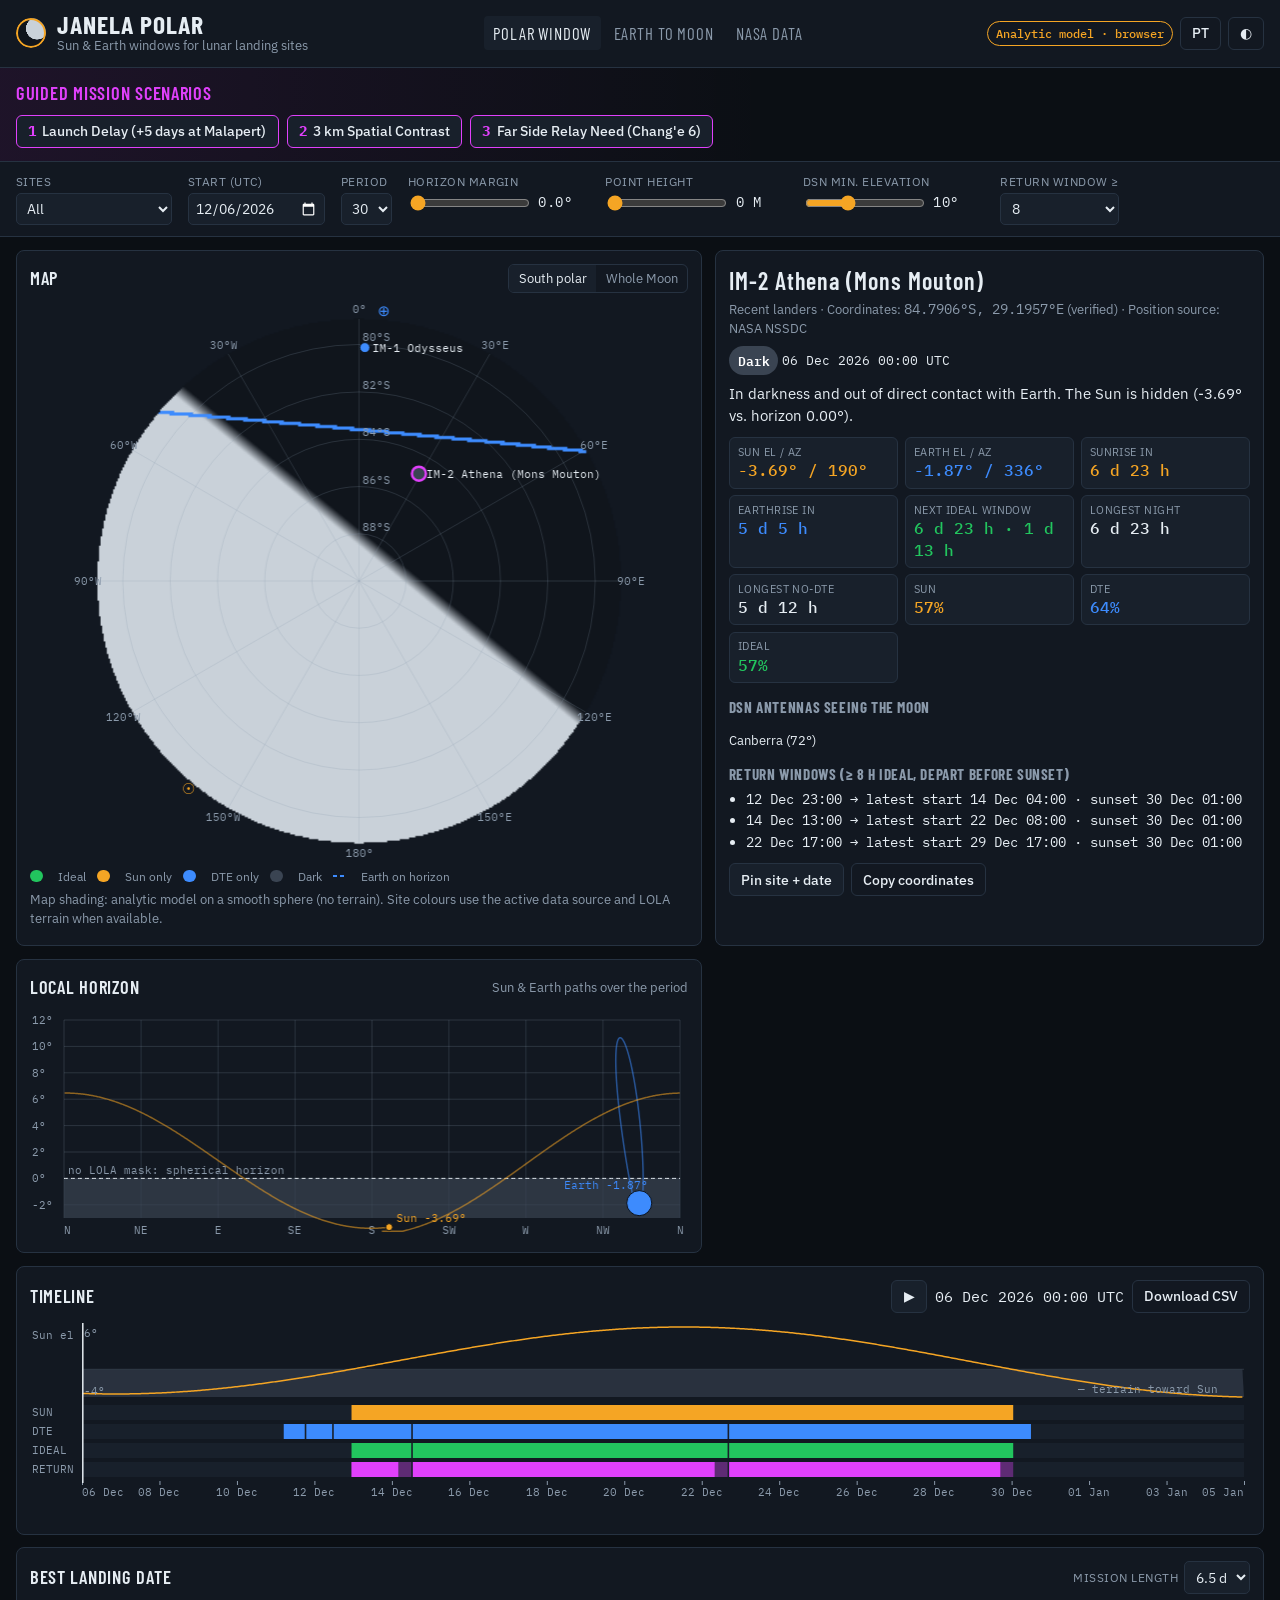
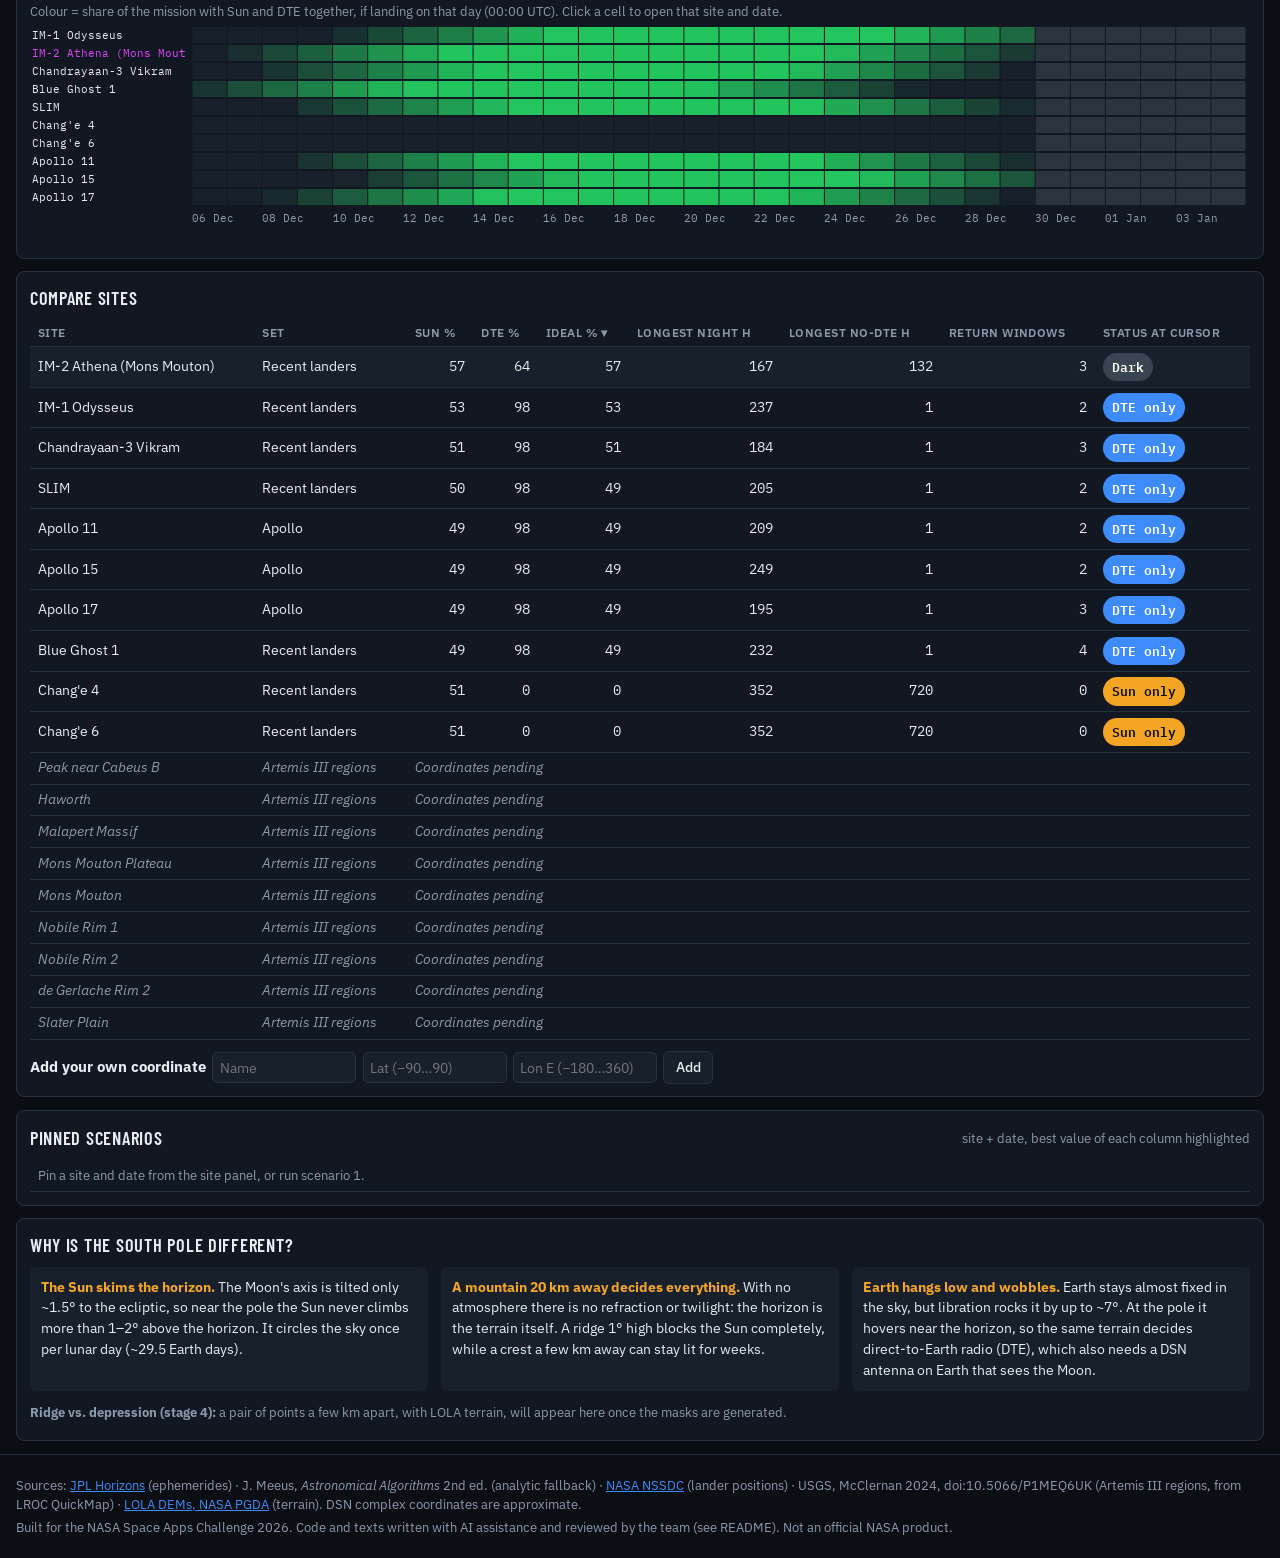
==== frontend/index.html @ cb97f53e "Stage 3: Janela Polar page (map, site panel, horizon, timeline, heatmap, compare, pins, scenarios, U" ====
<!DOCTYPE html>
<html lang="en" data-theme="dark">
<head>
<meta charset="utf-8">
<meta name="viewport" content="width=device-width, initial-scale=1">
<title>Janela Polar — Lunar South Pole Sun &amp; Earth Windows</title>
<meta name="description" content="Compare lunar landing sites: sunlight, direct-to-Earth communication and return windows, from JPL Horizons and LOLA terrain.">
<link rel="preconnect" href="https://fonts.googleapis.com">
<link rel="preconnect" href="https://fonts.gstatic.com" crossorigin>
<link href="https://fonts.googleapis.com/css2?family=Barlow+Condensed:wght@500;600;700&family=IBM+Plex+Mono:wght@400;500&family=IBM+Plex+Sans:wght@400;500;600&display=swap" rel="stylesheet">
<link rel="icon" href="data:image/svg+xml,%3Csvg xmlns=%22http://www.w3.org/2000/svg%22 viewBox=%220 0 32 32%22%3E%3Ccircle cx=%2216%22 cy=%2216%22 r=%2214%22 fill=%22%2310151c%22 stroke=%22%23f5a524%22 stroke-width=%223%22/%3E%3Cpath d=%22M16 2a14 14 0 0 1 0 28z%22 fill=%22%23c9d1d9%22/%3E%3C/svg%3E">
<link rel="stylesheet" href="css/app.css">
</head>
<body>
<header class="topbar">
  <div class="brand">
    <span class="logo" aria-hidden="true"></span>
    <div>
      <h1>JANELA POLAR</h1>
      <p class="tag" data-i18n="tagline">Sun &amp; Earth windows for lunar landing sites</p>
    </div>
  </div>
  <nav class="nav">
    <a href="index.html" class="active" data-i18n="nav_polar">Polar Window</a>
    <a href="terra-lua.html" data-i18n="nav_trip">Earth to Moon</a>
    <a href="dados-nasa.html" data-i18n="nav_data">NASA Data</a>
  </nav>
  <div class="top-actions">
    <span id="srcBadge" class="badge" title="">…</span>
    <button id="langBtn" class="btn ghost" type="button" aria-label="Switch language">PT</button>
    <button id="themeBtn" class="btn ghost" type="button" aria-label="Toggle light/dark theme">◐</button>
  </div>
</header>

<section class="scenarios" aria-labelledby="scnTitle">
  <h2 id="scnTitle" data-i18n="scn_title">Guided Mission Scenarios</h2>
  <div class="scn-buttons">
    <button class="btn scn" type="button" data-scn="delay"><b>1</b> <span data-i18n="scn1">Launch Delay (+5 days at Malapert)</span></button>
    <button class="btn scn" type="button" data-scn="contrast"><b>2</b> <span data-i18n="scn2">3 km Spatial Contrast</span></button>
    <button class="btn scn" type="button" data-scn="farside"><b>3</b> <span data-i18n="scn3">Far Side Relay Need (Chang'e 6)</span></button>
  </div>
  <div id="scnSummary" class="scn-summary" hidden></div>
</section>

<section class="controls" aria-label="Controls">
  <label><span data-i18n="c_set">Sites</span>
    <select id="cSet">
      <option value="all" data-i18n="set_all">All</option>
      <option value="artemis3" data-i18n="set_artemis3">Artemis III regions</option>
      <option value="landers" data-i18n="set_landers">Recent landers</option>
      <option value="apollo" data-i18n="set_apollo">Apollo</option>
      <option value="mine" data-i18n="set_mine">My sites</option>
    </select></label>
  <label><span data-i18n="c_start">Start (UTC)</span><input id="cStart" type="date"></label>
  <label><span data-i18n="c_days">Period</span>
    <select id="cDays"><option>14</option><option selected>30</option><option>60</option><option>90</option></select></label>
  <label><span data-i18n="c_margin">Horizon margin</span><span class="rng"><input id="cMargin" type="range" min="0" max="3" step="0.1" value="0"><output id="oMargin">0.0°</output></span></label>
  <label><span data-i18n="c_height">Point height</span><span class="rng"><input id="cHeight" type="range" min="0" max="20" step="0.5" value="0"><output id="oHeight">0 m</output></span></label>
  <label><span data-i18n="c_dsn">DSN min. elevation</span><span class="rng"><input id="cDsn" type="range" min="0" max="30" step="1" value="10"><output id="oDsn">10°</output></span></label>
  <label><span data-i18n="c_return">Return window ≥</span>
    <select id="cReturn"><option>4</option><option selected>8</option><option>12</option><option>24</option></select></label>
</section>

<main class="grid">
  <section class="card map-card">
    <div class="card-head">
      <h2 data-i18n="map_title">Map</h2>
      <div class="seg" role="group">
        <button type="button" class="seg-btn on" data-map="polar" data-i18n="map_polar">South polar</button>
        <button type="button" class="seg-btn" data-map="global" data-i18n="map_global">Whole Moon</button>
      </div>
    </div>
    <canvas id="map" aria-label="Map of sites with sunlight"></canvas>
    <p class="legend"><i class="sw ideal"></i><span data-i18n="st_ideal">Ideal</span> <i class="sw sun"></i><span data-i18n="st_sun_only">Sun only</span> <i class="sw dte"></i><span data-i18n="st_dte_only">DTE only</span> <i class="sw dark"></i><span data-i18n="st_dark">Dark</span> <i class="sw line"></i><span data-i18n="map_earthline">Earth on horizon</span></p>
    <p class="note" data-i18n="map_note">Map shading: analytic model on a smooth sphere (no terrain). Site colours use the active data source and LOLA terrain when available.</p>
  </section>

  <section class="card panel" id="sitePanel" aria-live="polite"></section>

  <section class="card horizon-card">
    <div class="card-head"><h2 data-i18n="hz_title">Local horizon</h2><span class="note" data-i18n="hz_sub">Sun &amp; Earth paths over the period</span></div>
    <canvas id="horizon" aria-label="Horizon chart"></canvas>
  </section>

  <section class="card wide">
    <div class="card-head">
      <h2 data-i18n="tl_title">Timeline</h2>
      <div class="tl-ctrl">
        <button id="playBtn" class="btn" type="button">▶</button>
        <span id="cursorTime" class="mono"></span>
        <button id="csvBtn" class="btn ghost" type="button" data-i18n="csv">Download CSV</button>
      </div>
    </div>
    <canvas id="timeline" aria-label="Timeline of Sun, DTE, ideal and return windows"></canvas>
  </section>

  <section class="card wide">
    <div class="card-head">
      <h2 data-i18n="hm_title">Best landing date</h2>
      <label class="inline"><span data-i18n="hm_mission">Mission length</span>
        <select id="cMission"><option value="3">3 d</option><option value="6.5" selected>6.5 d</option><option value="10">10 d</option></select></label>
    </div>
    <p class="note" data-i18n="hm_note">Colour = share of the mission with Sun and DTE together, if landing on that day (00:00 UTC). Click a cell to open that site and date.</p>
    <canvas id="heat" aria-label="Heatmap of sites by landing day"></canvas>
    <p id="heatInfo" class="mono small"></p>
  </section>

  <section class="card wide">
    <div class="card-head"><h2 data-i18n="cmp_title">Compare sites</h2></div>
    <div class="table-wrap"><table id="compare" class="tbl"></table></div>
    <form id="pointForm" class="point-form">
      <strong data-i18n="pt_title">Add your own coordinate</strong>
      <input id="pName" type="text" maxlength="30" placeholder="Name" aria-label="Name">
      <input id="pLat" type="number" step="0.0001" min="-90" max="90" placeholder="Lat (−90…90)" required aria-label="Latitude">
      <input id="pLon" type="number" step="0.0001" min="-180" max="360" placeholder="Lon E (−180…360)" required aria-label="Longitude east">
      <button class="btn" type="submit" data-i18n="pt_add">Add</button>
      <span id="pMsg" class="note"></span>
    </form>
  </section>

  <section class="card wide">
    <div class="card-head"><h2 data-i18n="pin_title">Pinned scenarios</h2><span class="note" data-i18n="pin_sub">site + date, best value of each column highlighted</span></div>
    <div class="table-wrap"><table id="pinned" class="tbl"></table></div>
  </section>

  <section class="card wide why">
    <h2 data-i18n="why_title">Why is the south pole different?</h2>
    <div class="why-grid">
      <div data-i18n-html="why_1"></div>
      <div data-i18n-html="why_2"></div>
      <div data-i18n-html="why_3"></div>
    </div>
    <div id="pairBox" class="pair"></div>
  </section>
</main>

<footer class="foot">
  <p data-i18n-html="foot_sources"></p>
  <p class="note" data-i18n="foot_ai">Built for the NASA Space Apps Challenge 2026. Code and texts written with AI assistance and reviewed by the team (see README). Not an official NASA product.</p>
</footer>

<script src="js/engine.js"></script>
<script src="js/sites_static.js"></script>
<script src="js/app.js"></script>
</body>
</html>
---- frontend/css/app.css ----
/* Janela Polar - mission-console look. Colours are tokens; light theme overrides them. */
:root, [data-theme="dark"] {
  --bg: #0b0f14; --panel: #121821; --panel2: #18202b; --line: #263241; --ink: #e6edf3; --muted: #8b9aab;
  --sun: #f5a524; --earth: #3d8bfd; --ideal: #22c55e; --craft: #e040fb; --dark: #3a4452; --danger: #ff6b6b;
  --lit: #c9d1d9; --shadow: #10151c; --grid: rgba(139,154,171,.22); --focus: #f5a524;
  color-scheme: dark;
}
[data-theme="light"] {
  --bg: #f3f5f8; --panel: #ffffff; --panel2: #eef1f5; --line: #d5dce5; --ink: #111820; --muted: #556170;
  --sun: #c77700; --earth: #1f6fe0; --ideal: #138a3e; --craft: #b01fc4; --dark: #9aa5b1; --danger: #c62828;
  --lit: #f4f1e8; --shadow: #4b5563; --grid: rgba(60,72,88,.22); --focus: #c77700;
  color-scheme: light;
}
* { box-sizing: border-box; }
html { -webkit-text-size-adjust: 100%; }
body { margin: 0; background: var(--bg); color: var(--ink); font: 15px/1.45 "IBM Plex Sans", system-ui, sans-serif; overflow-x: hidden; }
h1, h2, h3 { font-family: "Barlow Condensed", "Arial Narrow", sans-serif; letter-spacing: .04em; margin: 0; }
h2 { font-size: 1.15rem; text-transform: uppercase; font-weight: 600; }
.mono, output, td.num, .num { font-family: "IBM Plex Mono", ui-monospace, monospace; font-variant-numeric: tabular-nums; }
.small { font-size: .82rem; }
.note { color: var(--muted); font-size: .82rem; margin: .3rem 0; }
a { color: var(--earth); }
:focus-visible { outline: 2px solid var(--focus); outline-offset: 2px; }

.topbar { display: flex; flex-wrap: wrap; gap: .6rem 1.2rem; align-items: center; justify-content: space-between;
  padding: .7rem 1rem; border-bottom: 1px solid var(--line); background: var(--panel); position: sticky; top: 0; z-index: 5; }
.brand { display: flex; gap: .7rem; align-items: center; }
.brand h1 { font-size: 1.6rem; font-weight: 700; line-height: 1; }
.tag { margin: 0; color: var(--muted); font-size: .8rem; }
.logo { width: 30px; height: 30px; border-radius: 50%; background:
  radial-gradient(circle at 70% 35%, var(--lit) 0 38%, transparent 39%), var(--shadow); box-shadow: 0 0 0 2px var(--sun) inset; }
.nav { display: flex; gap: .2rem; flex-wrap: wrap; }
.nav a { color: var(--muted); text-decoration: none; padding: .3rem .6rem; border-radius: 4px; font-family: "Barlow Condensed", sans-serif; font-size: 1.05rem; letter-spacing: .05em; text-transform: uppercase; }
.nav a.active, .nav a:hover { color: var(--ink); background: var(--panel2); }
.top-actions { display: flex; gap: .4rem; align-items: center; }
.badge { font: 500 .75rem "IBM Plex Mono", monospace; padding: .25rem .5rem; border-radius: 99px; border: 1px solid var(--line); white-space: nowrap; max-width: 60vw; overflow: hidden; text-overflow: ellipsis; }
.badge.src-horizons { border-color: var(--ideal); color: var(--ideal); }
.badge.src-bundle { border-color: var(--earth); color: var(--earth); }
.badge.src-analytic { border-color: var(--sun); color: var(--sun); }

.btn { font: 500 .88rem "IBM Plex Sans", sans-serif; color: var(--ink); background: var(--panel2); border: 1px solid var(--line);
  border-radius: 6px; padding: .4rem .7rem; cursor: pointer; }
.btn:hover { border-color: var(--muted); }
.btn.ghost { background: transparent; }
.btn[disabled] { opacity: .5; cursor: not-allowed; }

.scenarios { padding: .8rem 1rem; background: linear-gradient(90deg, rgba(224,64,251,.09), transparent 60%); border-bottom: 1px solid var(--line); }
.scenarios h2 { color: var(--craft); margin-bottom: .5rem; }
.scn-buttons { display: flex; flex-wrap: wrap; gap: .5rem; }
.btn.scn { border-color: var(--craft); text-align: left; }
.btn.scn b { font-family: "IBM Plex Mono", monospace; color: var(--craft); margin-right: .2rem; }
.btn.scn.on { background: var(--craft); color: #fff; }
.btn.scn.on b { color: #fff; }
.scn-summary { margin-top: .7rem; padding: .7rem .9rem; border-left: 3px solid var(--craft); background: var(--panel); border-radius: 0 6px 6px 0; max-width: 70rem; }
.scn-summary h3 { font-size: 1.1rem; margin-bottom: .3rem; }
.scn-summary p { margin: .3rem 0; }
.scn-kpis { display: flex; flex-wrap: wrap; gap: .5rem; margin: .5rem 0; }
.scn-kpi { background: var(--panel2); border: 1px solid var(--line); border-radius: 6px; padding: .35rem .6rem; min-width: 9rem; }
.scn-kpi b { display: block; font: 600 1.2rem "IBM Plex Mono", monospace; }
.scn-kpi.good b { color: var(--ideal); } .scn-kpi.bad b { color: var(--danger); }

.controls { display: flex; flex-wrap: wrap; gap: .6rem 1rem; padding: .7rem 1rem; border-bottom: 1px solid var(--line); background: var(--panel); }
.controls label, label.inline { display: flex; flex-direction: column; gap: .15rem; font-size: .75rem; color: var(--muted); text-transform: uppercase; letter-spacing: .04em; }
label.inline { flex-direction: row; align-items: center; gap: .4rem; }
select, input[type=date], input[type=number], input[type=text] { font: .9rem "IBM Plex Sans", sans-serif; color: var(--ink); background: var(--panel2); border: 1px solid var(--line); border-radius: 5px; padding: .3rem .4rem; min-width: 0; }
.rng { display: flex; align-items: center; gap: .4rem; }
.rng input { width: 7.5rem; accent-color: var(--sun); }
.rng output { font-size: .85rem; color: var(--ink); min-width: 3.2rem; }

.grid { display: grid; grid-template-columns: minmax(0, 1.25fr) minmax(0, 1fr); gap: .8rem; padding: .8rem 1rem; }
.card { background: var(--panel); border: 1px solid var(--line); border-radius: 8px; padding: .8rem; min-width: 0; }
.card.wide { grid-column: 1 / -1; }
.card-head { display: flex; flex-wrap: wrap; gap: .4rem .8rem; justify-content: space-between; align-items: center; margin-bottom: .5rem; }
canvas { display: block; width: 100%; touch-action: none; }
#map { cursor: crosshair; }
.seg { display: inline-flex; border: 1px solid var(--line); border-radius: 6px; overflow: hidden; }
.seg-btn { font: .8rem "IBM Plex Sans", sans-serif; padding: .3rem .6rem; background: transparent; color: var(--muted); border: 0; cursor: pointer; }
.seg-btn.on { background: var(--panel2); color: var(--ink); }
.legend { display: flex; flex-wrap: wrap; gap: .2rem .7rem; align-items: center; font-size: .78rem; color: var(--muted); margin: .4rem 0 0; }
.sw { display: inline-block; width: .8rem; height: .8rem; border-radius: 50%; margin-right: .25rem; vertical-align: -1px; }
.sw.ideal { background: var(--ideal); } .sw.sun { background: var(--sun); } .sw.dte { background: var(--earth); } .sw.dark { background: var(--dark); }
.sw.line { border-radius: 0; height: 2px; background: repeating-linear-gradient(90deg, var(--earth) 0 4px, transparent 4px 7px); }

.panel h2.site-name { font-size: 1.5rem; text-transform: none; }
.site-sub { color: var(--muted); font-size: .82rem; margin: .1rem 0 .5rem; }
.pill { display: inline-block; font: 600 .8rem "IBM Plex Mono", monospace; padding: .2rem .55rem; border-radius: 99px; color: #0b0f14; }
.pill.ideal { background: var(--ideal); } .pill.sun_only { background: var(--sun); } .pill.dte_only { background: var(--earth); color: #fff; } .pill.dark { background: var(--dark); color: #fff; }
.pill.pending { background: transparent; border: 1px dashed var(--muted); color: var(--muted); }
.plain { margin: .5rem 0 .7rem; }
.kpis { display: grid; grid-template-columns: repeat(auto-fill, minmax(9.5rem, 1fr)); gap: .4rem; }
.kpi { background: var(--panel2); border: 1px solid var(--line); border-radius: 6px; padding: .35rem .5rem; }
.kpi span { display: block; font-size: .7rem; color: var(--muted); text-transform: uppercase; letter-spacing: .04em; }
.kpi b { font: 500 1rem "IBM Plex Mono", monospace; }
.kpi.sun b { color: var(--sun); } .kpi.earth b { color: var(--earth); } .kpi.ideal b { color: var(--ideal); }
.panel h3 { font-size: .95rem; text-transform: uppercase; color: var(--muted); margin: .8rem 0 .3rem; }
.list { margin: 0; padding-left: 1.1rem; font-size: .85rem; }
.list li { margin: .1rem 0; }
.row-btns { display: flex; flex-wrap: wrap; gap: .4rem; margin-top: .7rem; }
.coord { font: .85rem "IBM Plex Mono", monospace; user-select: all; }

.tl-ctrl { display: flex; gap: .5rem; align-items: center; flex-wrap: wrap; }
.table-wrap { overflow-x: auto; max-width: 100%; }
.tbl { border-collapse: collapse; width: 100%; font-size: .85rem; }
.tbl th, .tbl td { padding: .35rem .5rem; border-bottom: 1px solid var(--line); text-align: left; white-space: nowrap; }
.tbl th { font: 600 .72rem "IBM Plex Sans", sans-serif; text-transform: uppercase; letter-spacing: .04em; color: var(--muted); cursor: pointer; user-select: none; }
.tbl th.sorted::after { content: " ▾"; } .tbl th.sorted.asc::after { content: " ▴"; }
.tbl td.num { text-align: right; }
.tbl tr.sel td { background: var(--panel2); }
.tbl tr.pending td { color: var(--muted); font-style: italic; }
.tbl tbody tr { cursor: pointer; }
.tbl td.best { color: var(--ideal); font-weight: 600; }
.tbl .x { background: none; border: 0; color: var(--muted); cursor: pointer; font-size: 1rem; }
.point-form { display: flex; flex-wrap: wrap; gap: .4rem; align-items: center; margin-top: .7rem; }
.point-form input { width: 9rem; }

.why-grid { display: grid; grid-template-columns: repeat(auto-fit, minmax(15rem, 1fr)); gap: .8rem; margin-top: .5rem; }
.why-grid div { background: var(--panel2); border-radius: 6px; padding: .6rem .7rem; font-size: .9rem; }
.why-grid b { color: var(--sun); }
.pair { margin-top: .8rem; }
.foot { padding: 1rem; color: var(--muted); font-size: .82rem; border-top: 1px solid var(--line); }
.foot p { margin: .3rem 0; max-width: 80rem; }

@media (max-width: 900px) {
  .grid { grid-template-columns: minmax(0, 1fr); padding: .6rem; gap: .6rem; }
  .card.wide { grid-column: auto; }
}
@media (max-width: 520px) {
  body { font-size: 14px; }
  .topbar { padding: .5rem .6rem; position: static; }
  .nav a { padding: .2rem .45rem; font-size: .95rem; }
  .brand h1 { font-size: 1.35rem; }
  .controls { padding: .6rem; gap: .5rem .7rem; }
  .controls label { flex: 1 1 44%; }
  .rng input { width: 100%; }
  .rng { width: 100%; }
  .scenarios { padding: .6rem; }
  .btn.scn { flex: 1 1 100%; }
  .point-form input { flex: 1 1 40%; width: auto; }
  .kpis { grid-template-columns: repeat(2, minmax(0, 1fr)); }
}
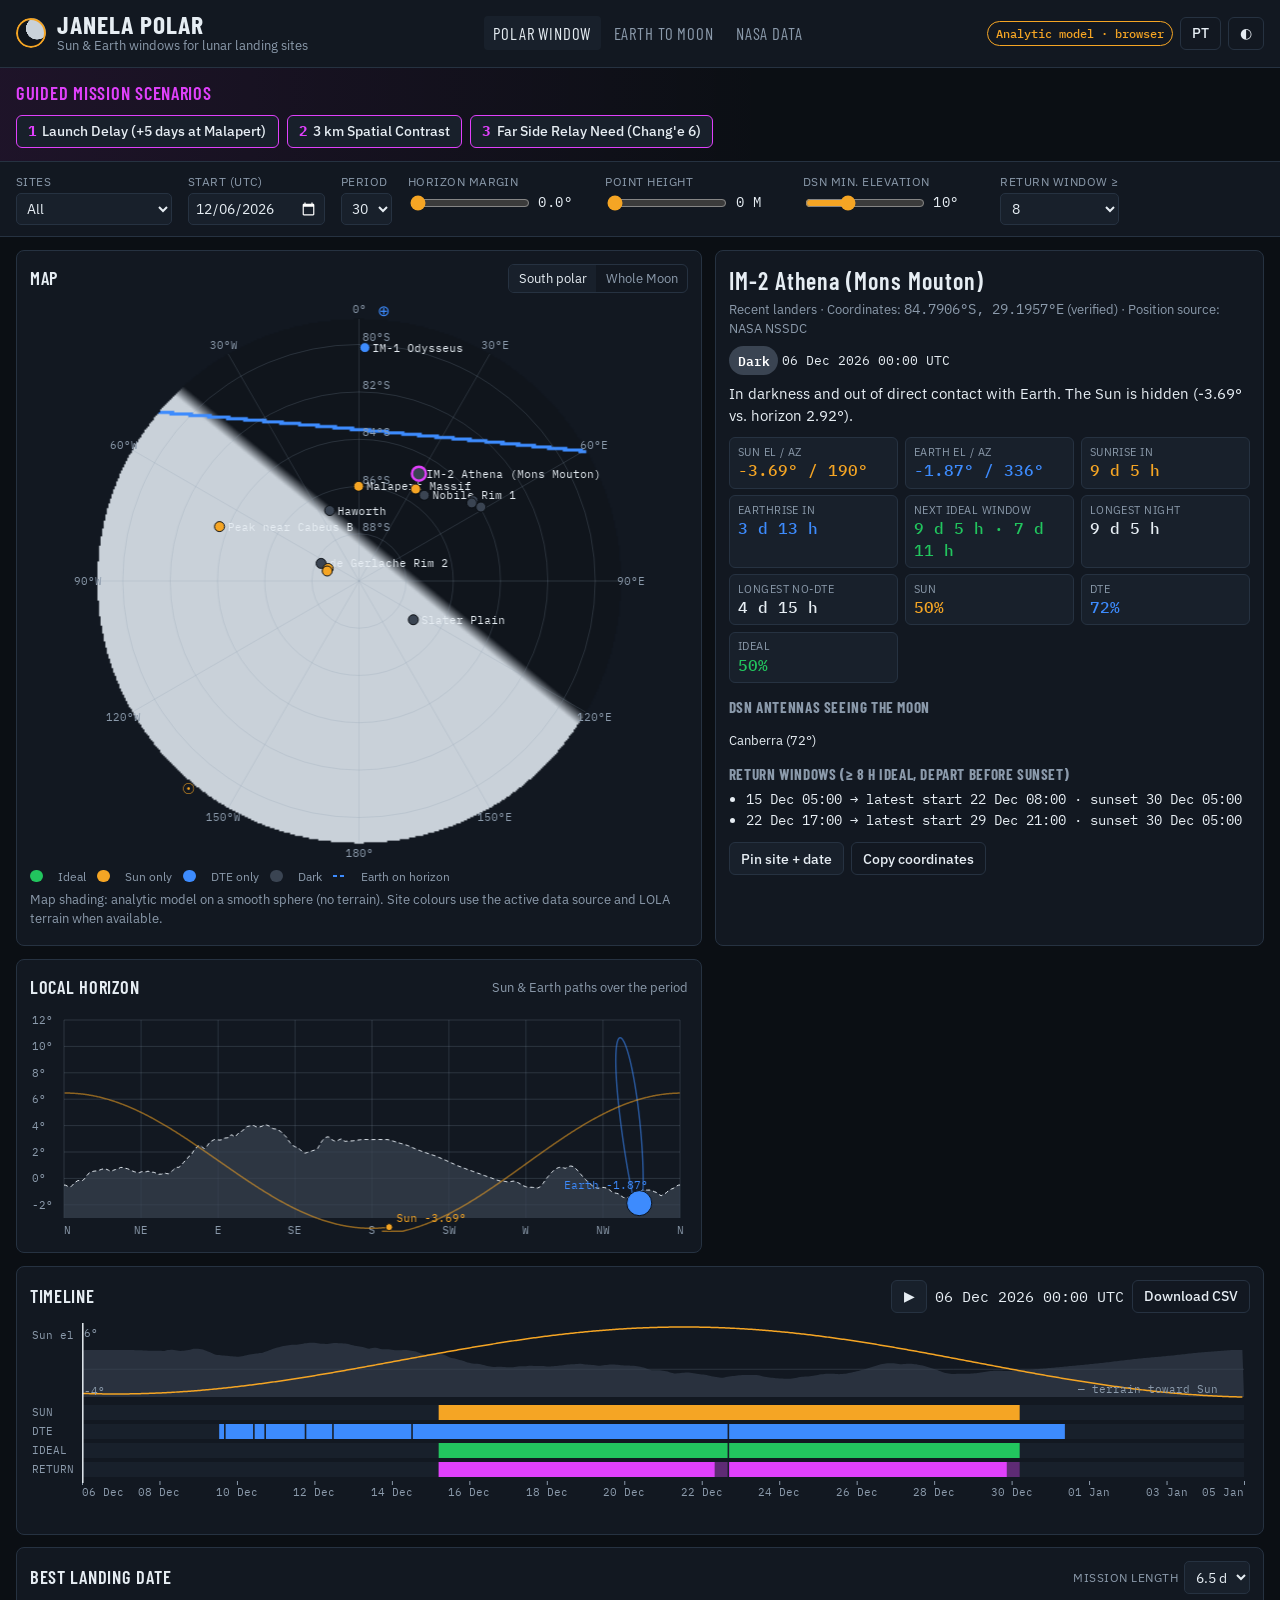
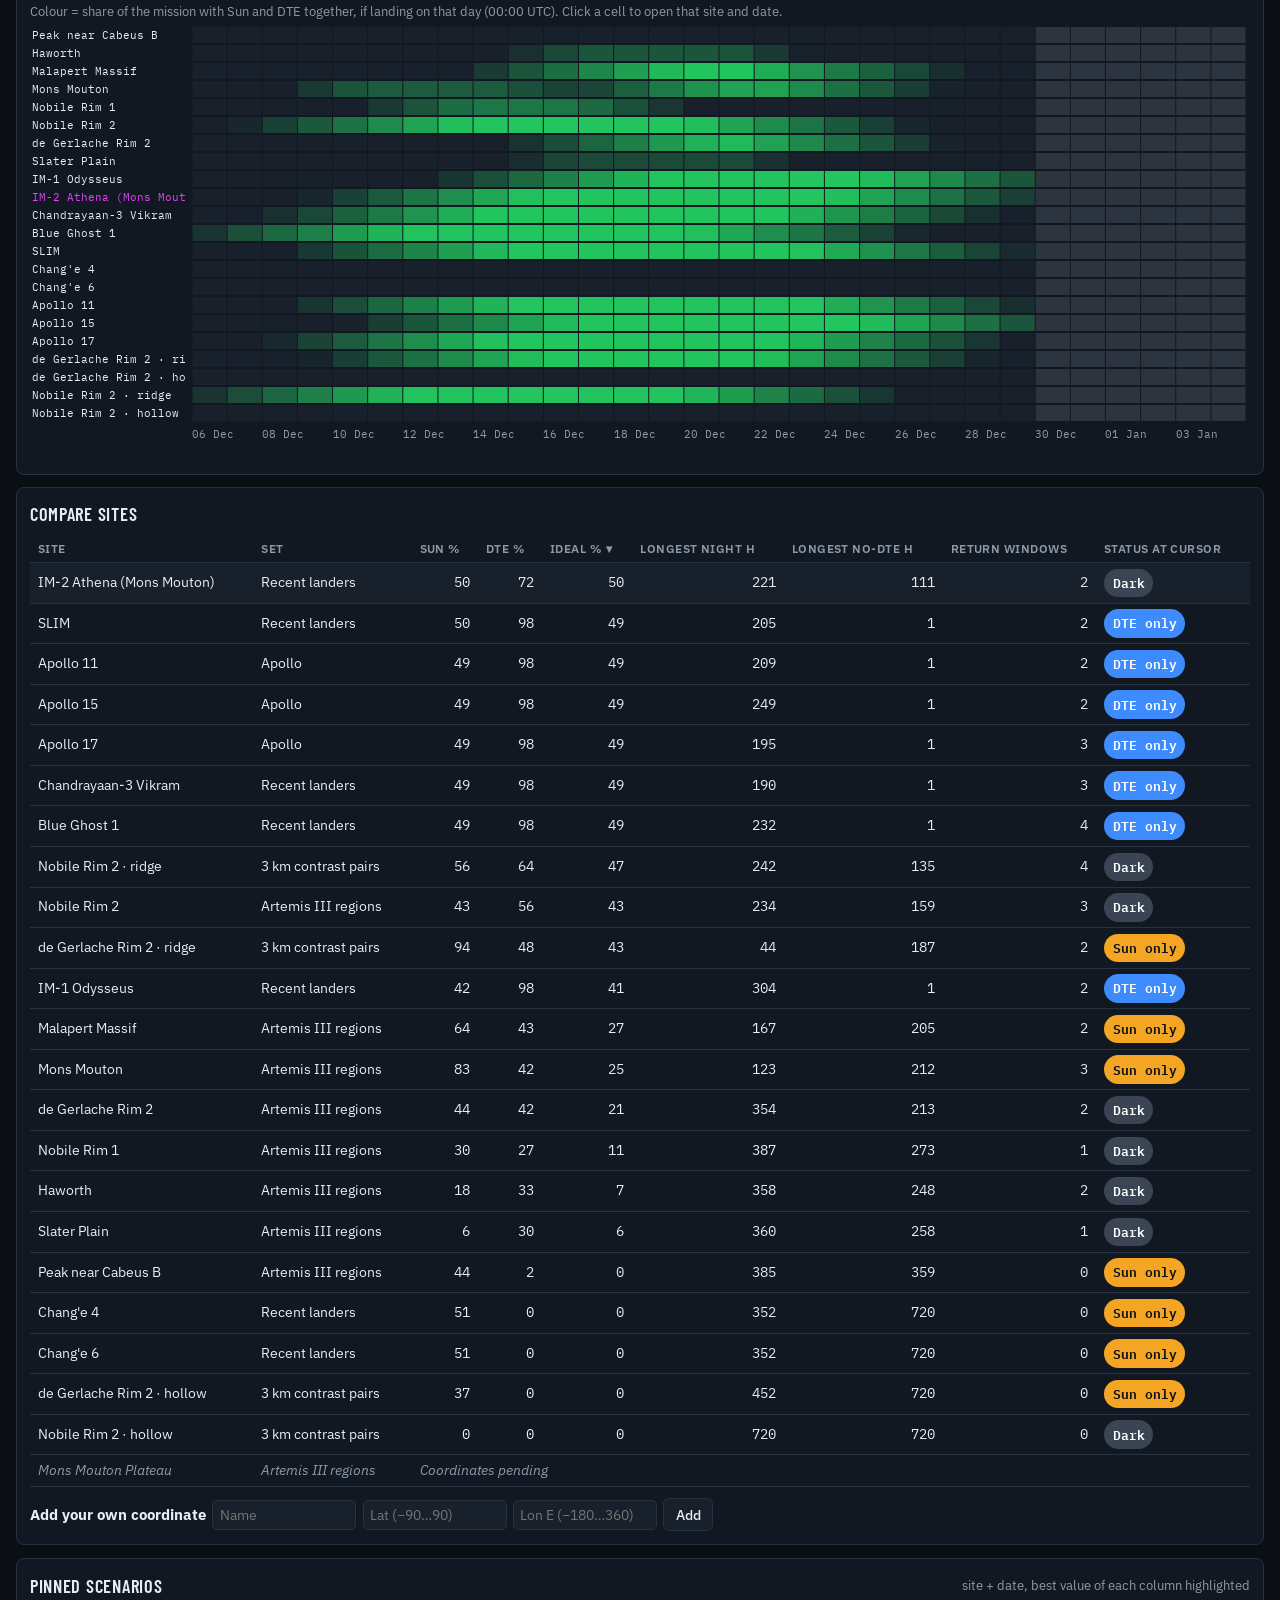
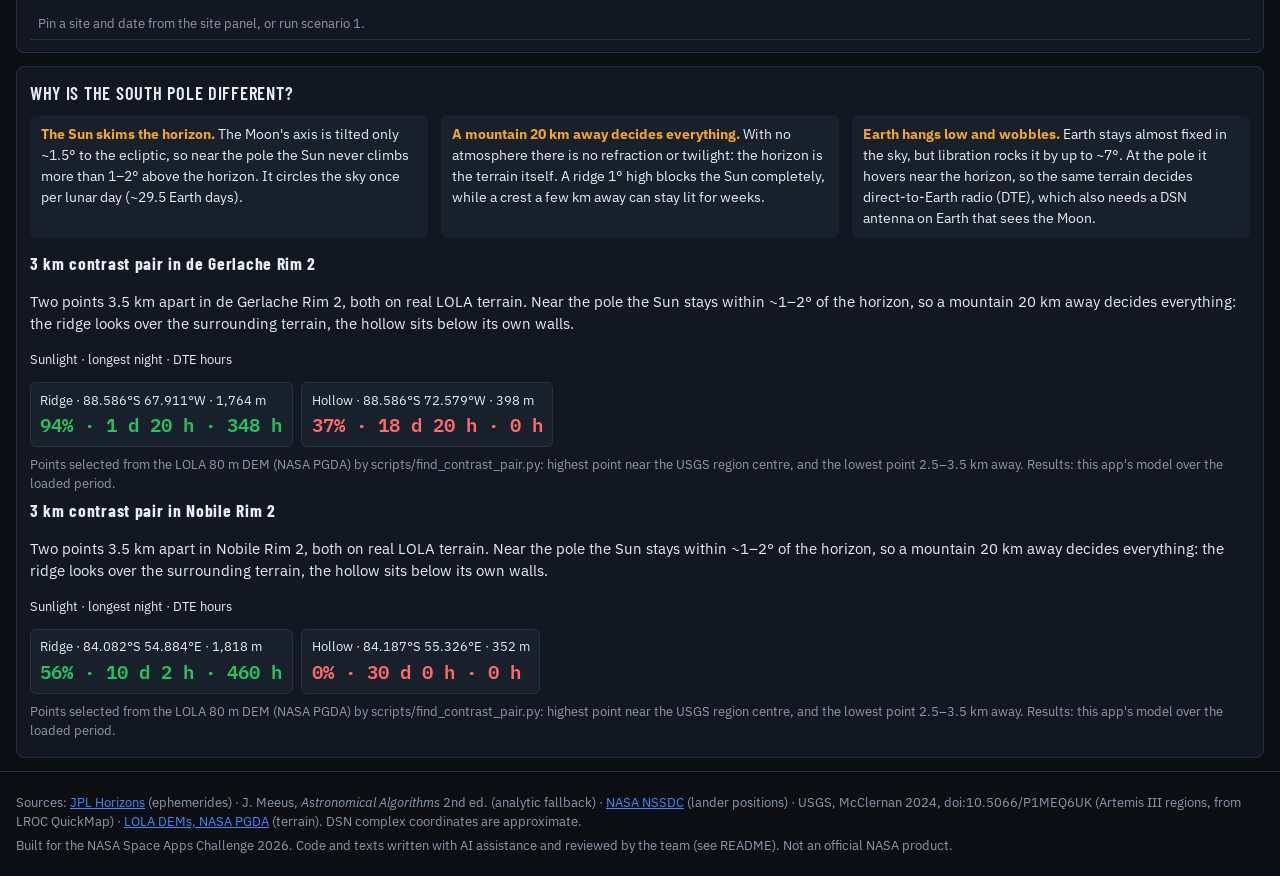
==== commit 255d0e31: "Stage 4: official USGS Artemis III region centres (8/9), LOLA horizon masks (PGDA product 90), 3 km " ====
--- a/frontend/index.html
+++ b/frontend/index.html
@@ -49,6 +49,7 @@
       <option value="artemis3" data-i18n="set_artemis3">Artemis III regions</option>
       <option value="landers" data-i18n="set_landers">Recent landers</option>
       <option value="apollo" data-i18n="set_apollo">Apollo</option>
+      <option value="contrast" data-i18n="set_contrast">3 km contrast pairs</option>
       <option value="mine" data-i18n="set_mine">My sites</option>
     </select></label>
   <label><span data-i18n="c_start">Start (UTC)</span><input id="cStart" type="date"></label>
--- a/frontend/css/app.css
+++ b/frontend/css/app.css
@@ -57,6 +57,7 @@
 .scn-kpis { display: flex; flex-wrap: wrap; gap: .5rem; margin: .5rem 0; }
 .scn-kpi { background: var(--panel2); border: 1px solid var(--line); border-radius: 6px; padding: .35rem .6rem; min-width: 9rem; }
 .scn-kpi b { display: block; font: 600 1.2rem "IBM Plex Mono", monospace; }
+.scn-kpi b small { font-size: .72rem; font-weight: 500; color: var(--muted); }
 .scn-kpi.good b { color: var(--ideal); } .scn-kpi.bad b { color: var(--danger); }
 
 .controls { display: flex; flex-wrap: wrap; gap: .6rem 1rem; padding: .7rem 1rem; border-bottom: 1px solid var(--line); background: var(--panel); }
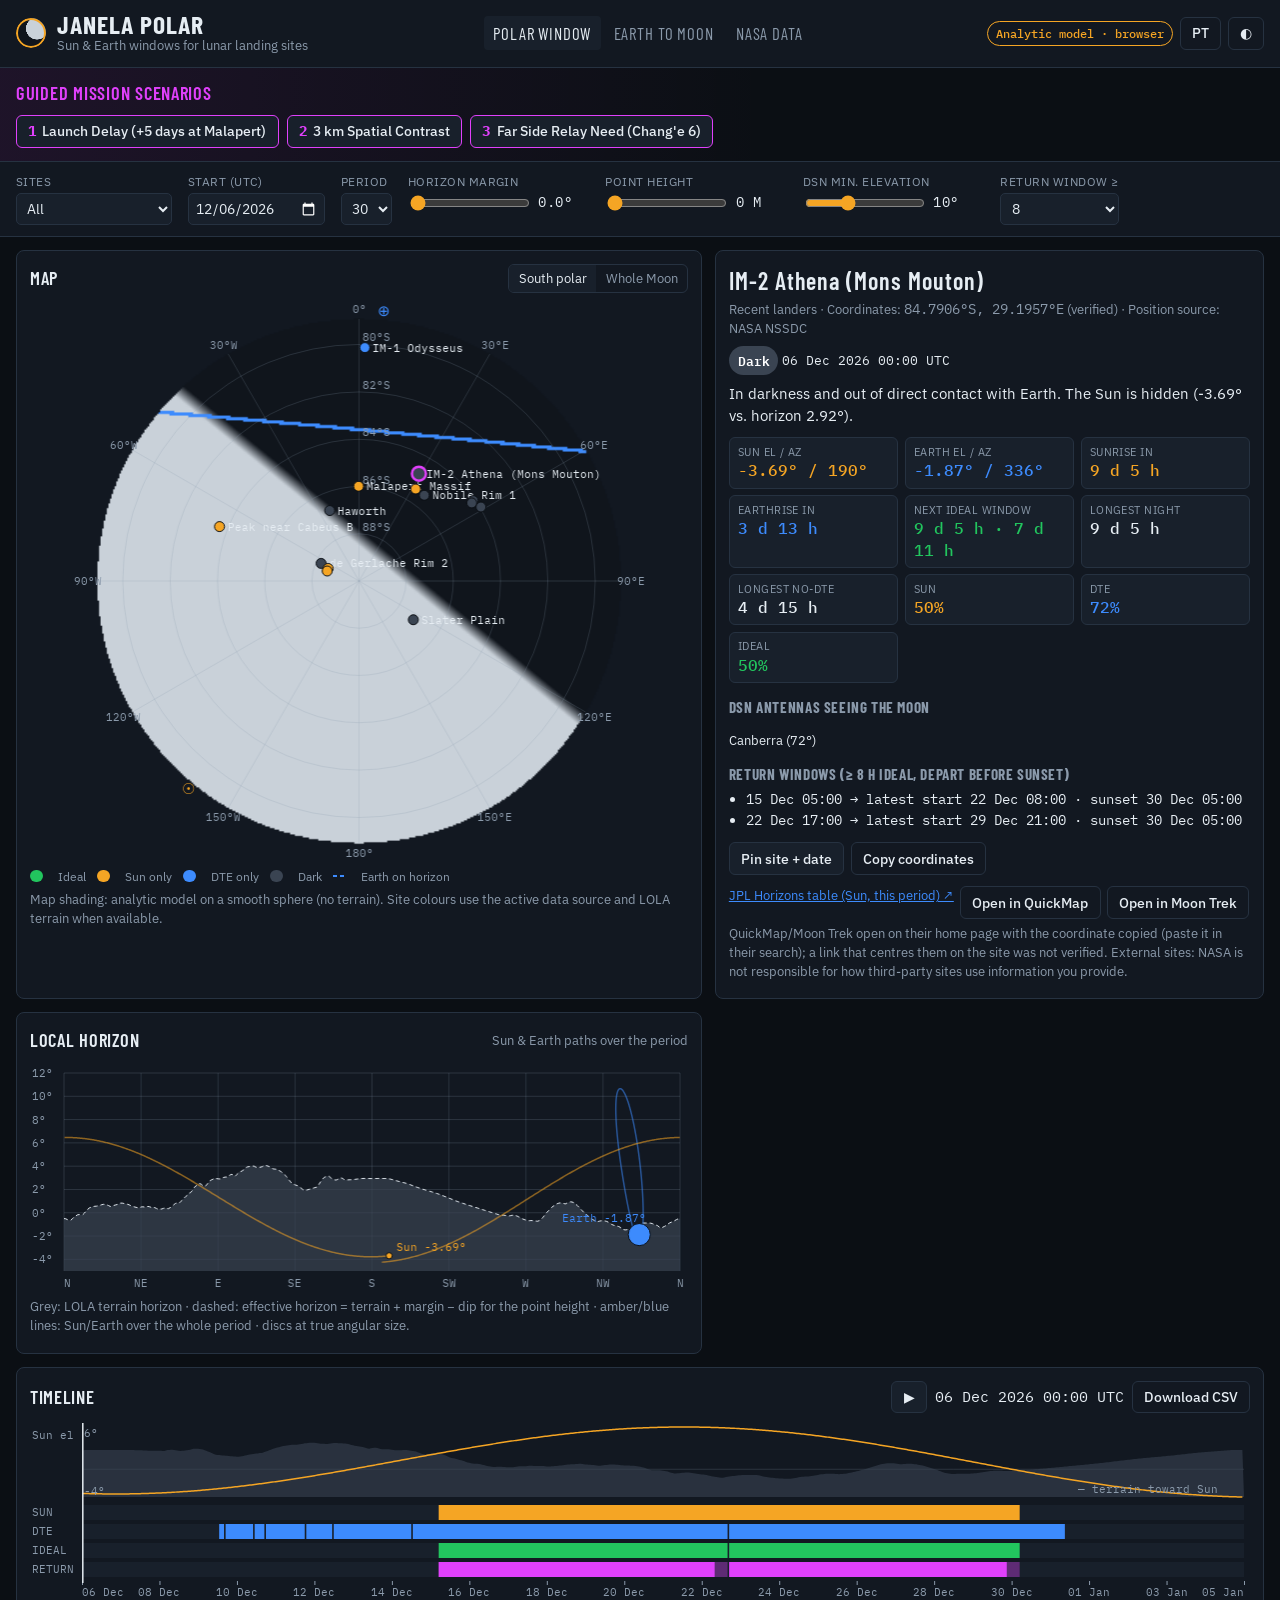
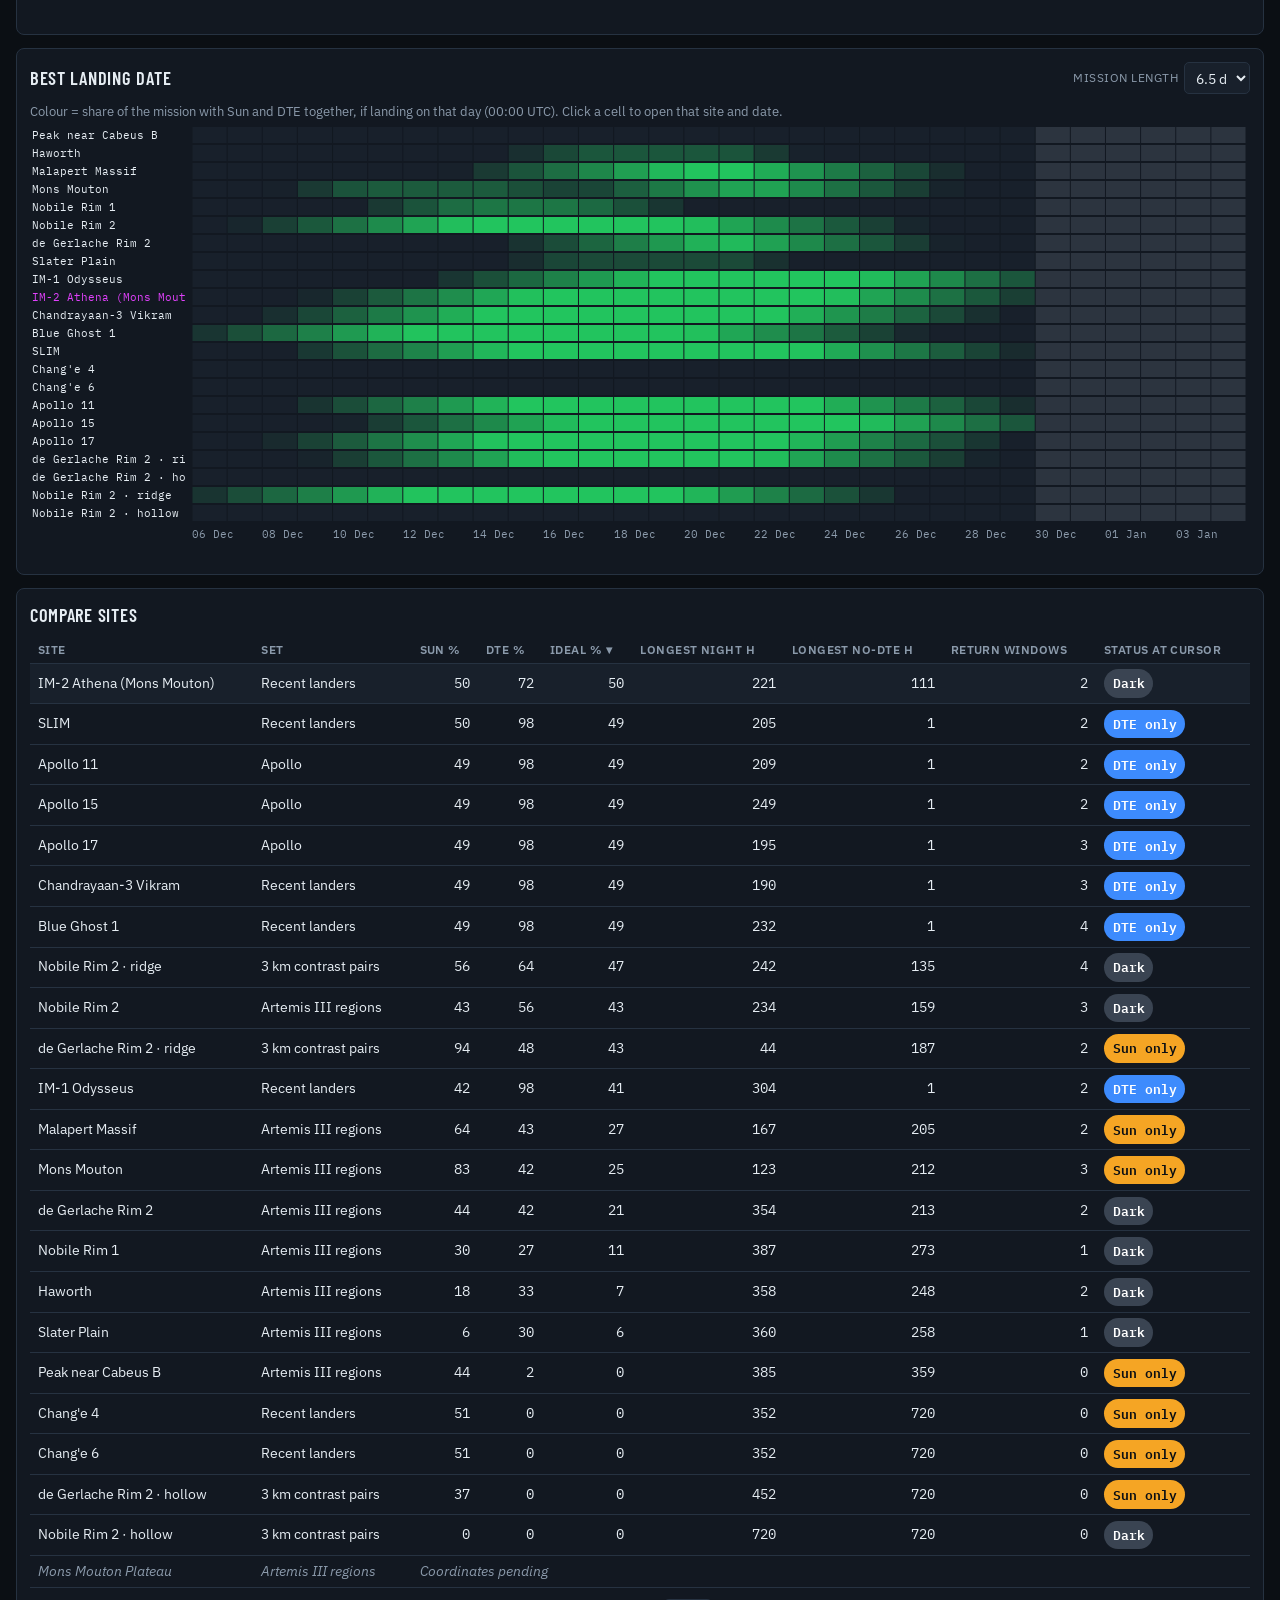
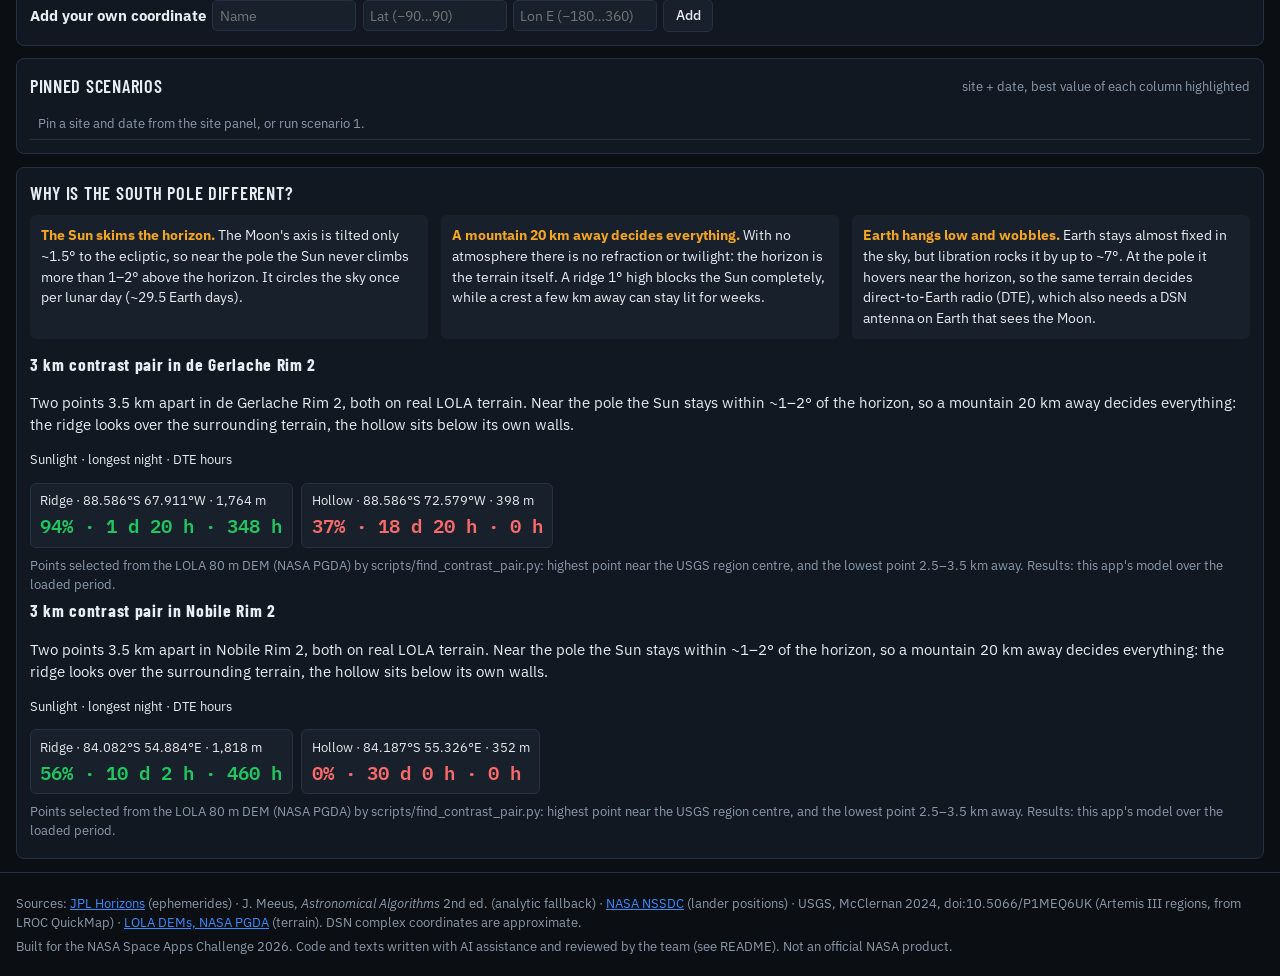
==== commit acbf1940: "Fix Kepler solver divergence at e~0.97 (fast trajectories jumped beyond the Moon); horizon chart: fu" ====
--- a/frontend/index.html
+++ b/frontend/index.html
@@ -81,6 +81,7 @@
   <section class="card horizon-card">
     <div class="card-head"><h2 data-i18n="hz_title">Local horizon</h2><span class="note" data-i18n="hz_sub">Sun &amp; Earth paths over the period</span></div>
     <canvas id="horizon" aria-label="Horizon chart"></canvas>
+    <p class="note" data-i18n="hz_legend"></p>
   </section>
 
   <section class="card wide">
